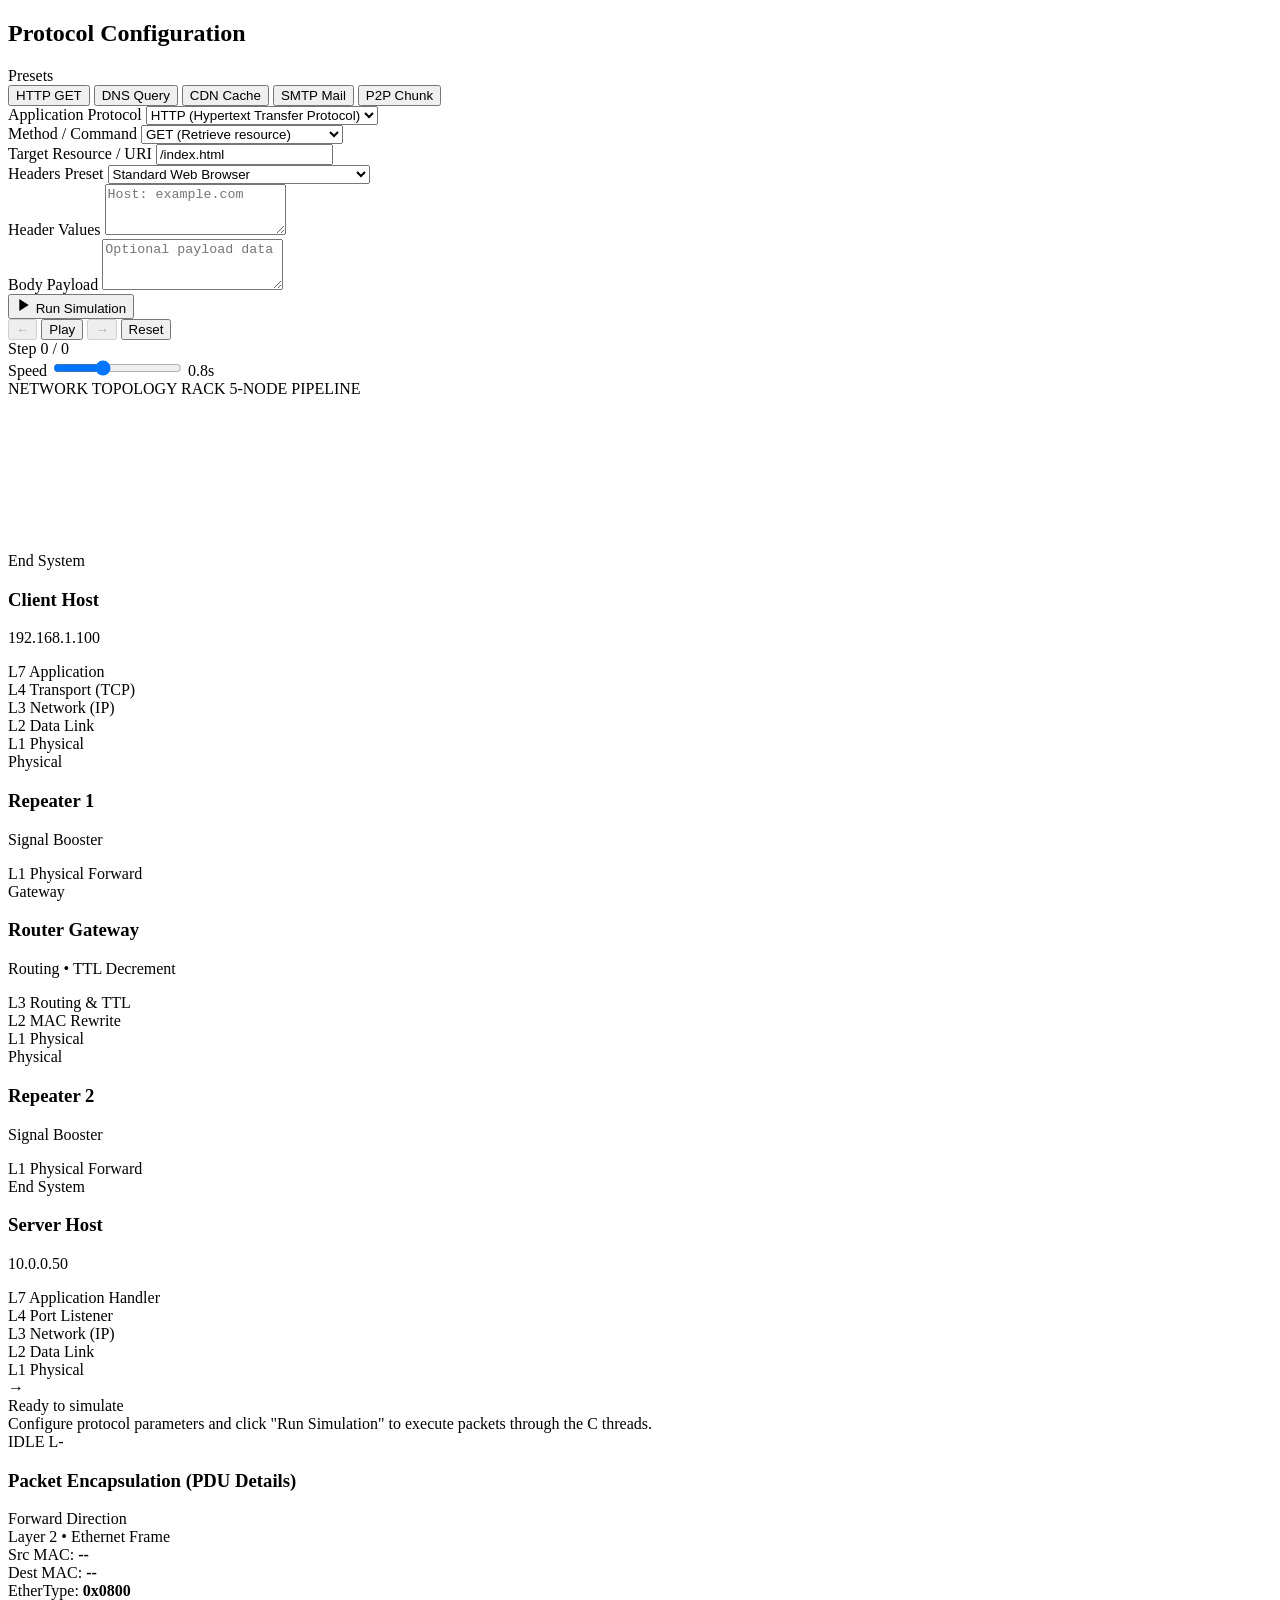
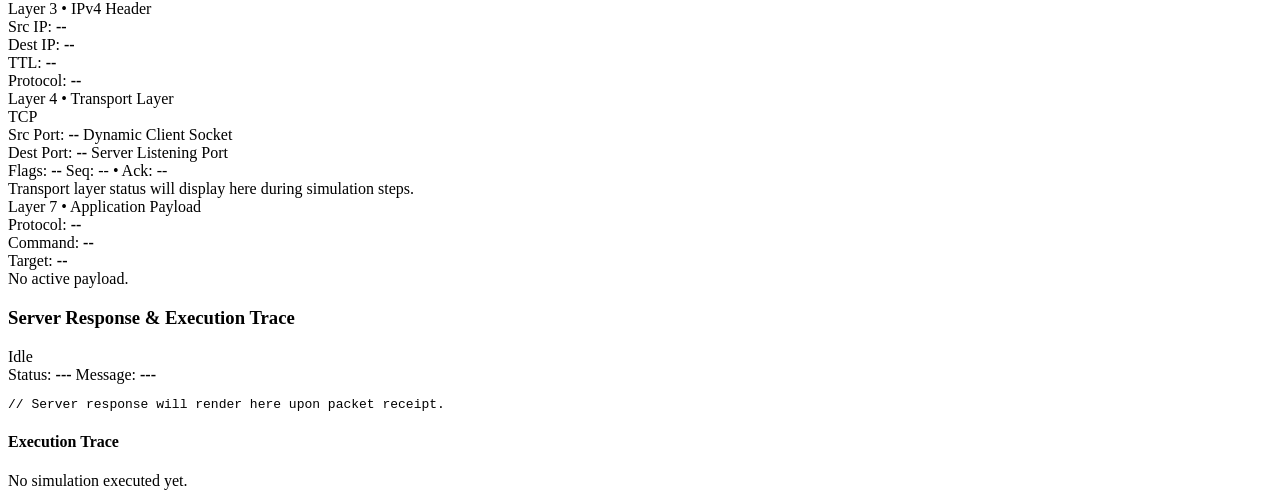
==== index.html @ ba4a95a9 "refactor: move index.html to root directory and remove specification documentation" ====
<!DOCTYPE html>
<html lang="en">

<head>
    <meta charset="UTF-8">
    <meta name="viewport" content="width=device-width, initial-scale=1.0">
    <title>TCP/IP Stack Simulator &bull;</title>
    <link rel="preconnect" href="https://fonts.googleapis.com">
    <link rel="preconnect" href="https://fonts.gstatic.com" crossorigin>
    <link
        href="https://fonts.googleapis.com/css2?family=Inter:wght@400;500;600;700&family=JetBrains+Mono:wght@400;500;600&display=swap"
        rel="stylesheet">
    <link rel="stylesheet" href="style.css">
</head>

<body>
    <div class="app-container">


        <!-- Main Workbench Layout -->
        <div class="main-layout">
            <!-- Left Sidebar: Protocol Configuration -->
            <aside class="sidebar-panel">
                <div class="panel-header">
                    <h2>Protocol Configuration</h2>
                </div>

                <!-- Presets -->
                <div class="form-group">
                    <label>Presets</label>
                    <div class="preset-chips">
                        <button class="chip active" data-preset="http-get">HTTP GET</button>
                        <button class="chip" data-preset="dns-query">DNS Query</button>
                        <button class="chip" data-preset="cdn-hit">CDN Cache</button>
                        <button class="chip" data-preset="smtp-send">SMTP Mail</button>
                        <button class="chip" data-preset="p2p-piece">P2P Chunk</button>
                    </div>
                </div>

                <!-- Protocol Selector -->
                <div class="form-group">
                    <label for="protoSelect">Application Protocol</label>
                    <select id="protoSelect" class="form-control">
                        <option value="HTTP">HTTP (Hypertext Transfer Protocol)</option>
                        <option value="DNS">DNS (Domain Name System)</option>
                        <option value="CDN">CDN (Content Delivery Network)</option>
                        <option value="SMTP">SMTP (Email Delivery & Retrieval)</option>
                        <option value="P2P">P2P (BitTorrent Peer-to-Peer)</option>
                    </select>
                </div>

                <!-- Sub-protocol for Mail -->
                <div class="form-group" id="subprotoGroup" style="display: none;">
                    <label for="subprotoSelect">Mail Transfer Mechanism</label>
                    <select id="subprotoSelect" class="form-control">
                        <option value="SMTP">SMTP (Send - Port 25)</option>
                        <option value="POP3">POP3 (Download - Port 110)</option>
                        <option value="IMAP">IMAP (Interactive - Port 143)</option>
                        <option value="WEBMAIL">Webmail HTTP API (Port 80)</option>
                    </select>
                </div>

                <!-- Method / Command Dropdown -->
                <div class="form-group">
                    <label for="methodSelect">Method / Command</label>
                    <select id="methodSelect" class="form-control">
                        <option value="GET">GET (Retrieve resource)</option>
                        <option value="POST">POST (Submit payload)</option>
                        <option value="PUT">PUT (Replace/Store resource)</option>
                        <option value="HEAD">HEAD (Fetch headers only)</option>
                    </select>
                    <input type="text" id="methodInput" class="form-control" style="display: none;" value="GET">
                </div>

                <!-- Target URL / Host -->
                <div class="form-group">
                    <label for="targetInput">Target Resource / URI</label>
                    <input type="text" id="targetInput" class="form-control" value="/index.html"
                        placeholder="/index.html or domain.com">
                </div>

                <!-- Header Presets -->
                <div class="form-group">
                    <label for="headerPresetSelect">Headers Preset</label>
                    <select id="headerPresetSelect" class="form-control">
                        <option value="standard">Standard Web Browser</option>
                        <option value="conditional">Conditional (If-Modified-Since / Caching)</option>
                        <option value="auth">Authenticated (Bearer Token)</option>
                        <option value="custom">Custom (Manual Edit)</option>
                    </select>
                </div>

                <!-- Headers Raw Textarea -->
                <div class="form-group">
                    <label for="headersInput">Header Values</label>
                    <textarea id="headersInput" class="form-control code-font" rows="3"
                        placeholder="Host: example.com"></textarea>
                </div>

                <!-- Body / Payload -->
                <div class="form-group">
                    <label for="bodyInput">Body Payload</label>
                    <textarea id="bodyInput" class="form-control code-font" rows="3"
                        placeholder="Optional payload data"></textarea>
                </div>

                <!-- Trigger Button -->
                <button id="startSimBtn" class="btn btn-primary">
                    <svg viewBox="0 0 24 24" width="16" height="16" fill="currentColor">
                        <polygon points="5 3 19 12 5 21 5 3"></polygon>
                    </svg>
                    Run Simulation
                </button>
            </aside>

            <!-- Center & Right: Topology & Packet Inspector -->
            <main class="simulation-workspace">
                <!-- Playback & Control Bar -->
                <div class="playback-bar">
                    <div class="playback-controls">
                        <button id="btnPrev" class="ctrl-btn" title="Previous Step" disabled>&larr;</button>
                        <button id="btnPlayPause" class="ctrl-btn primary" title="Play/Pause">Play</button>
                        <button id="btnNext" class="ctrl-btn" title="Next Step" disabled>&rarr;</button>
                        <button id="btnReset" class="ctrl-btn" title="Reset">Reset</button>
                    </div>

                    <div class="step-counter">
                        <span id="currentStepText">Step 0 / 0</span>
                        <div class="progress-bar-container">
                            <div id="stepProgressBar" class="progress-bar" style="width: 0%;"></div>
                        </div>
                    </div>

                    <div class="speed-slider-wrap">
                        <label for="speedSlider">Speed</label>
                        <input type="range" id="speedSlider" min="200" max="1800" step="100" value="800">
                        <span id="speedVal">0.8s</span>
                    </div>
                </div>

                <!-- Visual Network Topology -->
                <div class="topology-stage">
                    <div class="topology-title-bar">
                        <span>NETWORK TOPOLOGY RACK</span>
                        <span>5-NODE PIPELINE</span>
                    </div>

                    <div class="network-canvas" id="networkCanvas">
                        <!-- Cable links SVG overlay -->
                        <svg class="wires-layer" id="wiresLayer">
                            <line id="wire-1" x1="12%" y1="50%" x2="30%" y2="50%" class="wire" />
                            <line id="wire-2" x1="30%" y1="50%" x2="50%" y2="50%" class="wire" />
                            <line id="wire-3" x1="50%" y1="50%" x2="70%" y2="50%" class="wire" />
                            <line id="wire-4" x1="70%" y1="50%" x2="88%" y2="50%" class="wire" />

                            <!-- Animated traveling packet -->
                            <circle id="animPacket" r="5" cx="12%" cy="50%" class="traveling-packet"
                                style="display: none;" />
                        </svg>

                        <!-- Node 1: Client -->
                        <div class="node-box" id="node-CLIENT">
                            <div class="node-header">
                                <span class="node-badge">End System</span>
                                <h3>Client Host</h3>
                                <p class="node-ip">192.168.1.100</p>
                            </div>
                            <div class="stack-layers">
                                <div class="layer-pill" data-layer="7">L7 Application</div>
                                <div class="layer-pill" data-layer="4">L4 Transport (TCP)</div>
                                <div class="layer-pill" data-layer="3">L3 Network (IP)</div>
                                <div class="layer-pill" data-layer="2">L2 Data Link</div>
                                <div class="layer-pill" data-layer="1">L1 Physical</div>
                            </div>
                        </div>

                        <!-- Node 2: Repeater 1 -->
                        <div class="node-box intermediary" id="node-REPEATER_1">
                            <div class="node-header">
                                <span class="node-badge">Physical</span>
                                <h3>Repeater 1</h3>
                                <p class="node-ip">Signal Booster</p>
                            </div>
                            <div class="stack-layers">
                                <div class="layer-pill" data-layer="1">L1 Physical Forward</div>
                            </div>
                        </div>

                        <!-- Node 3: Router -->
                        <div class="node-box router" id="node-ROUTER">
                            <div class="node-header">
                                <span class="node-badge">Gateway</span>
                                <h3>Router Gateway</h3>
                                <p class="node-ip">Routing &bull; TTL Decrement</p>
                            </div>
                            <div class="stack-layers">
                                <div class="layer-pill" data-layer="3">L3 Routing &amp; TTL</div>
                                <div class="layer-pill" data-layer="2">L2 MAC Rewrite</div>
                                <div class="layer-pill" data-layer="1">L1 Physical</div>
                            </div>
                        </div>

                        <!-- Node 4: Repeater 2 -->
                        <div class="node-box intermediary" id="node-REPEATER_2">
                            <div class="node-header">
                                <span class="node-badge">Physical</span>
                                <h3>Repeater 2</h3>
                                <p class="node-ip">Signal Booster</p>
                            </div>
                            <div class="stack-layers">
                                <div class="layer-pill" data-layer="1">L1 Physical Forward</div>
                            </div>
                        </div>

                        <!-- Node 5: Server -->
                        <div class="node-box" id="node-SERVER">
                            <div class="node-header">
                                <span class="node-badge">End System</span>
                                <h3>Server Host</h3>
                                <p class="node-ip">10.0.0.50</p>
                            </div>
                            <div class="stack-layers">
                                <div class="layer-pill" data-layer="7">L7 Application Handler</div>
                                <div class="layer-pill" data-layer="4">L4 Port Listener</div>
                                <div class="layer-pill" data-layer="3">L3 Network (IP)</div>
                                <div class="layer-pill" data-layer="2">L2 Data Link</div>
                                <div class="layer-pill" data-layer="1">L1 Physical</div>
                            </div>
                        </div>
                    </div>
                </div>

                <!-- Current Step Action Banner -->
                <div class="step-banner" id="stepBanner">
                    <div class="banner-icon" id="bannerDirIcon">&rarr;</div>
                    <div class="banner-content">
                        <div class="banner-title" id="bannerTitle">Ready to simulate</div>
                        <div class="banner-details" id="bannerDetails">Configure protocol parameters and click "Run
                            Simulation" to execute packets through the C threads.</div>
                    </div>
                    <div class="banner-meta" id="bannerMeta">
                        <span class="badge" id="bannerNode">IDLE</span>
                        <span class="badge secondary" id="bannerLayer">L-</span>
                    </div>
                </div>

                <!-- Inspector & Response Split Workspace -->
                <div class="inspector-grid">
                    <!-- Layer Encapsulation Inspector -->
                    <div class="card inspector-card">
                        <div class="card-header">
                            <h3>Packet Encapsulation (PDU Details)</h3>
                            <span class="tag" id="inspectorDirection">Forward Direction</span>
                        </div>
                        <div class="card-body">
                            <div class="pdu-layers-view" id="pduInspector">
                                <!-- L2 Ethernet -->
                                <div class="pdu-block l2">
                                    <div class="pdu-title">Layer 2 &bull; Ethernet Frame</div>
                                    <div class="pdu-props" id="l2Props">
                                        <div class="prop-item"><span class="prop-label">Src MAC:</span> <strong
                                                id="l2SrcMac">--</strong></div>
                                        <div class="prop-item"><span class="prop-label">Dest MAC:</span> <strong
                                                id="l2DestMac">--</strong></div>
                                        <div class="prop-item"><span class="prop-label">EtherType:</span> <strong
                                                id="l2Ether">0x0800</strong></div>
                                    </div>
                                </div>

                                <!-- L3 IPv4 -->
                                <div class="pdu-block l3">
                                    <div class="pdu-title">Layer 3 &bull; IPv4 Header</div>
                                    <div class="pdu-props" id="l3Props">
                                        <div class="prop-item"><span class="prop-label">Src IP:</span> <strong
                                                id="l3SrcIp">--</strong></div>
                                        <div class="prop-item"><span class="prop-label">Dest IP:</span> <strong
                                                id="l3DestIp">--</strong></div>
                                        <div class="prop-item"><span class="prop-label">TTL:</span> <strong
                                                id="l3Ttl">--</strong></div>
                                        <div class="prop-item"><span class="prop-label">Protocol:</span> <strong
                                                id="l3Proto">--</strong></div>
                                    </div>
                                </div>

                                <!-- L4 Transport -->
                                <div class="pdu-block l4">
                                    <div class="pdu-header-row">
                                        <div class="pdu-title">Layer 4 &bull; Transport Layer</div>
                                        <span class="badge secondary" id="l4ProtoBadge">TCP</span>
                                    </div>
                                    <div class="pdu-props" id="l4Props">
                                        <div class="prop-item">
                                            <span class="prop-label">Src Port:</span> <strong id="l4SrcPort">--</strong>
                                            <span class="port-sub" id="l4SrcDesc">Dynamic Client Socket</span>
                                        </div>
                                        <div class="prop-item">
                                            <span class="prop-label">Dest Port:</span> <strong
                                                id="l4DestPort">--</strong>
                                            <span class="port-sub" id="l4DestDesc">Server Listening Port</span>
                                        </div>
                                        <div class="prop-item">
                                            <span class="prop-label">Flags:</span> <strong id="l4Flags">--</strong>
                                            <span class="port-sub">Seq: <span id="l4Seq">--</span> &bull; Ack: <span
                                                    id="l4Ack">--</span></span>
                                        </div>
                                    </div>
                                    <div class="transport-rationale-box" id="l4Rationale">
                                        Transport layer status will display here during simulation steps.
                                    </div>
                                </div>

                                <!-- L7 Application -->
                                <div class="pdu-block l7">
                                    <div class="pdu-title">Layer 7 &bull; Application Payload</div>
                                    <div class="pdu-props" id="l7Props">
                                        <div class="prop-item"><span class="prop-label">Protocol:</span> <strong
                                                id="l7Proto">--</strong></div>
                                        <div class="prop-item"><span class="prop-label">Command:</span> <strong
                                                id="l7Cmd">--</strong></div>
                                        <div class="prop-item"><span class="prop-label">Target:</span> <strong
                                                id="l7Target">--</strong></div>
                                    </div>
                                    <div class="pdu-payload-box" id="l7Payload">No active payload.</div>
                                </div>
                            </div>
                        </div>
                    </div>

                    <!-- Server Response & Execution Log -->
                    <div class="card response-card">
                        <div class="card-header">
                            <h3>Server Response &amp; Execution Trace</h3>
                            <span class="tag success" id="respStatusBadge">Idle</span>
                        </div>
                        <div class="card-body">
                            <div class="response-view">
                                <div class="resp-status-line">
                                    <span>Status: <strong id="respStatusCode">---</strong></span>
                                    <span>Message: <strong id="respStatusMsg">---</strong></span>
                                </div>
                                <pre class="resp-body-box"
                                    id="respBodyBox">// Server response will render here upon packet receipt.</pre>
                            </div>

                            <div class="thread-log-section">
                                <h4>Execution Trace</h4>
                                <div class="log-stream" id="logStream">
                                    <div class="log-item muted">No simulation executed yet.</div>
                                </div>
                            </div>
                        </div>
                    </div>
                </div>
            </main>
        </div>
    </div>

    <script src="app.js"></script>
</body>

</html>
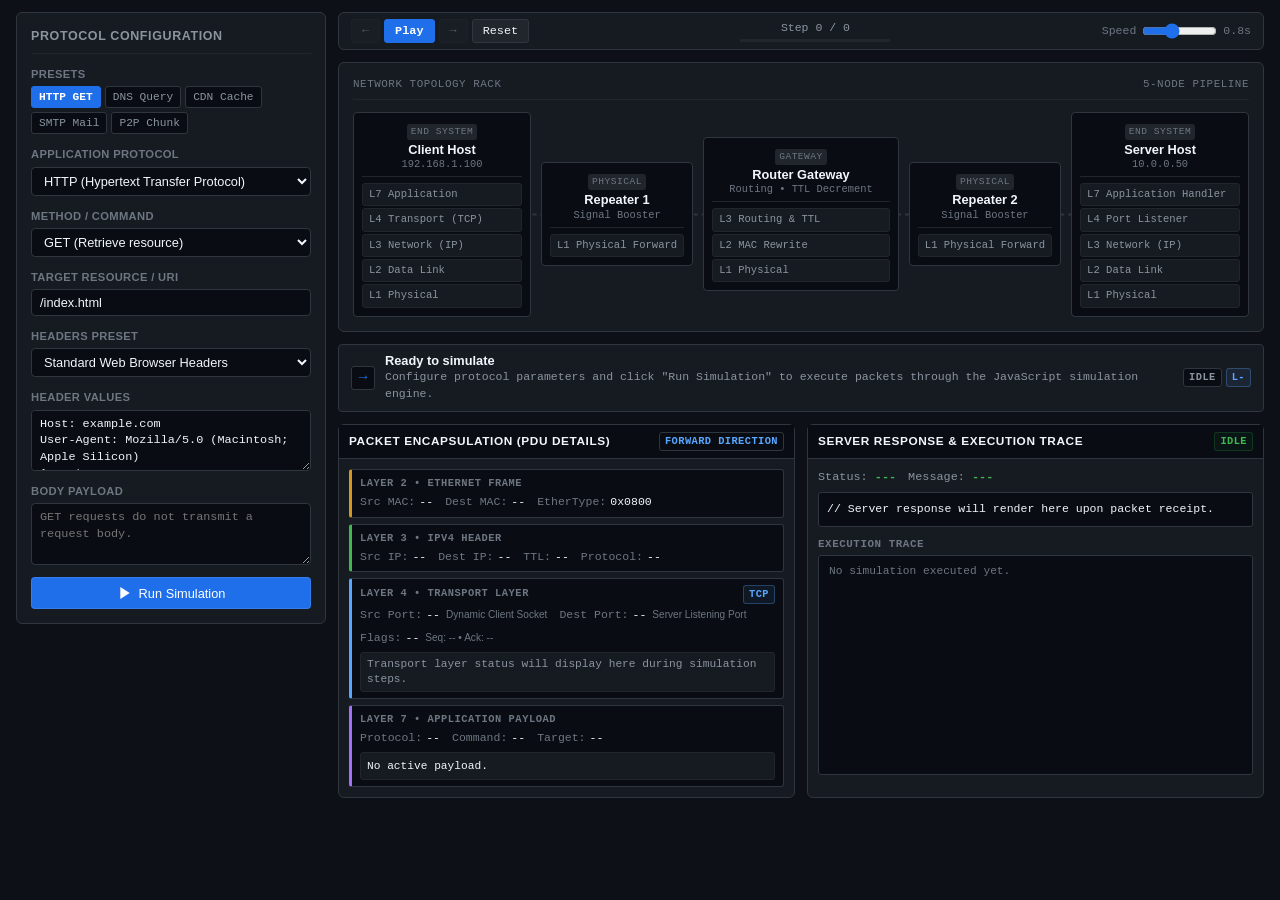
==== commit bbf941d0: "refactor: replace C backend with pure JavaScript simulation engine and update UI references" ====
--- a/index.html
+++ b/index.html
@@ -236,7 +236,7 @@
                     <div class="banner-content">
                         <div class="banner-title" id="bannerTitle">Ready to simulate</div>
                         <div class="banner-details" id="bannerDetails">Configure protocol parameters and click "Run
-                            Simulation" to execute packets through the C threads.</div>
+                            Simulation" to execute packets through the JavaScript simulation engine.</div>
                     </div>
                     <div class="banner-meta" id="bannerMeta">
                         <span class="badge" id="bannerNode">IDLE</span>
@@ -355,6 +355,7 @@
         </div>
     </div>
 
+    <script src="simulator.js"></script>
     <script src="app.js"></script>
 </body>
 
--- a/style.css
+++ b/style.css
@@ -0,0 +1,870 @@
+/* ==========================================================================
+   TCP/IP Stack Simulator - Production-Grade Engineering Workbench
+   Senior Product Design System: Clean, high-density, functional, zero-slop.
+   ========================================================================== */
+
+:root {
+    /* Functional Neutral Surface System */
+    --canvas-default: #0d1117;
+    --canvas-subtle: #161b22;
+    --canvas-inset: #090d13;
+    --canvas-overlay: #21262d;
+    --canvas-hover: #30363d;
+
+    /* Crisp Structural Borders */
+    --border-default: #30363d;
+    --border-muted: #21262d;
+    --border-active: #58a6ff;
+
+    /* High-Contrast Typographic Hierarchy (WCAG AAA) */
+    --fg-default: #f0f6fc;
+    --fg-muted: #8b949e;
+    --fg-subtle: #6e7681;
+    --fg-on-emphasis: #ffffff;
+
+    /* Single Purposeful Grounded Accent & Semantic Tokens */
+    --brand: #1f6feb;
+    --brand-hover: #388bfd;
+    --brand-subtle: rgba(56, 139, 253, 0.12);
+
+    --primary: #2f81f7;
+    --primary-hover: #1f6feb;
+    --success: #238636;
+    --success-fg: #3fb950;
+    --warning: #d29922;
+    --warning-fg: #e3b341;
+    --danger: #da3633;
+
+    /* Protocol Stack Indicators (Restrained, high-contrast, functional) */
+    --layer-7: #a371f7;
+    --layer-4: #58a6ff;
+    --layer-3: #3fb950;
+    --layer-2: #d29922;
+    --layer-1: #8b949e;
+
+    /* Standard UI & Monospace Typography */
+    --font-sans: -apple-system, BlinkMacSystemFont, "Segoe UI", -system-ui, Roboto, Helvetica, Arial, sans-serif;
+    --font-mono: ui-monospace, SFMono-Regular, "SF Mono", Menlo, Consolas, "Liberation Mono", monospace;
+
+    /* Geometry - Tight 4px/6px system, absolutely no pill shapes */
+    --radius-sm: 3px;
+    --radius: 4px;
+    --radius-md: 6px;
+}
+
+/* Base Reset */
+*, *::before, *::after {
+    box-sizing: border-box;
+    margin: 0;
+    padding: 0;
+}
+
+body {
+    background-color: var(--canvas-default);
+    color: var(--fg-default);
+    font-family: var(--font-sans);
+    font-size: 13px;
+    line-height: 1.45;
+    min-height: 100vh;
+    -webkit-font-smoothing: antialiased;
+    -moz-osx-font-smoothing: grayscale;
+}
+
+/* App Container */
+.app-container {
+    max-width: 1680px;
+    margin: 0 auto;
+    padding: 12px 16px 20px;
+}
+
+/* Top Navigation / Status Header */
+.app-header {
+    display: flex;
+    justify-content: space-between;
+    align-items: center;
+    padding-bottom: 10px;
+    margin-bottom: 12px;
+    border-bottom: 1px solid var(--border-default);
+}
+
+.brand {
+    display: flex;
+    align-items: center;
+    gap: 10px;
+}
+
+.logo-icon {
+    width: 28px;
+    height: 28px;
+    border-radius: var(--radius);
+    background: var(--canvas-subtle);
+    border: 1px solid var(--border-default);
+    display: flex;
+    align-items: center;
+    justify-content: center;
+    color: var(--fg-default);
+}
+
+.logo-icon svg {
+    width: 16px;
+    height: 16px;
+}
+
+.brand h1 {
+    font-size: 1rem;
+    font-weight: 600;
+    color: var(--fg-default);
+    line-height: 1.2;
+    letter-spacing: -0.01em;
+}
+
+.subtitle {
+    font-size: 0.7rem;
+    font-family: var(--font-mono);
+    color: var(--fg-subtle);
+    text-transform: uppercase;
+    letter-spacing: 0.04em;
+}
+
+.header-status {
+    display: flex;
+    align-items: center;
+    gap: 6px;
+    background: var(--canvas-subtle);
+    border: 1px solid var(--border-default);
+    padding: 3px 8px;
+    border-radius: var(--radius-sm);
+    font-size: 0.7rem;
+    font-family: var(--font-mono);
+    color: var(--fg-muted);
+}
+
+.status-indicator {
+    width: 6px;
+    height: 6px;
+    border-radius: 1px;
+    background-color: var(--success-fg);
+}
+
+/* Main Grid Layout */
+.main-layout {
+    display: grid;
+    grid-template-columns: 310px 1fr;
+    gap: 12px;
+    align-items: start;
+}
+
+/* Sidebar Panel */
+.sidebar-panel {
+    background: var(--canvas-subtle);
+    border: 1px solid var(--border-default);
+    border-radius: var(--radius-md);
+    padding: 14px;
+    display: flex;
+    flex-direction: column;
+    gap: 12px;
+}
+
+.panel-header {
+    display: flex;
+    justify-content: space-between;
+    align-items: center;
+    border-bottom: 1px solid var(--border-muted);
+    padding-bottom: 8px;
+}
+
+.panel-header h2 {
+    font-size: 0.78rem;
+    font-weight: 600;
+    text-transform: uppercase;
+    letter-spacing: 0.05em;
+    color: var(--fg-muted);
+}
+
+/* Form Controls & Inputs */
+.form-group {
+    display: flex;
+    flex-direction: column;
+    gap: 4px;
+}
+
+.form-group label {
+    font-size: 0.7rem;
+    font-weight: 600;
+    color: var(--fg-subtle);
+    text-transform: uppercase;
+    letter-spacing: 0.03em;
+}
+
+.form-control {
+    background: var(--canvas-inset);
+    border: 1px solid var(--border-default);
+    border-radius: var(--radius);
+    padding: 5px 8px;
+    color: var(--fg-default);
+    font-family: inherit;
+    font-size: 0.8rem;
+    outline: none;
+    transition: border-color 0.1s ease;
+}
+
+.form-control:focus {
+    border-color: var(--border-active);
+}
+
+select.form-control {
+    cursor: pointer;
+}
+
+.code-font {
+    font-family: var(--font-mono);
+    font-size: 0.74rem;
+    line-height: 1.4;
+    resize: vertical;
+}
+
+/* Presets: Clean Segmented Button Group */
+.preset-chips {
+    display: flex;
+    flex-wrap: wrap;
+    gap: 4px;
+}
+
+.chip {
+    background: var(--canvas-inset);
+    border: 1px solid var(--border-default);
+    color: var(--fg-muted);
+    padding: 4px 7px;
+    border-radius: var(--radius-sm);
+    font-size: 0.7rem;
+    font-family: var(--font-mono);
+    font-weight: 500;
+    cursor: pointer;
+    transition: background-color 0.1s ease, border-color 0.1s ease, color 0.1s ease;
+    user-select: none;
+}
+
+.chip:hover {
+    background: var(--canvas-overlay);
+    color: var(--fg-default);
+    border-color: var(--fg-subtle);
+}
+
+.chip.active {
+    background: var(--brand);
+    border-color: var(--brand);
+    color: var(--fg-on-emphasis);
+    font-weight: 600;
+}
+
+/* Primary Action Button */
+.btn {
+    display: inline-flex;
+    align-items: center;
+    justify-content: center;
+    gap: 6px;
+    border: 1px solid transparent;
+    border-radius: var(--radius);
+    padding: 7px 12px;
+    font-weight: 500;
+    font-size: 0.8rem;
+    cursor: pointer;
+    transition: background-color 0.1s ease;
+}
+
+.btn-primary {
+    background: var(--brand);
+    border-color: rgba(255, 255, 255, 0.1);
+    color: var(--fg-on-emphasis);
+}
+
+.btn-primary:hover:not(:disabled) {
+    background: var(--brand-hover);
+}
+
+.btn:disabled {
+    opacity: 0.4;
+    cursor: not-allowed;
+}
+
+/* Main Simulation Workspace */
+.simulation-workspace {
+    display: flex;
+    flex-direction: column;
+    gap: 12px;
+    min-width: 0;
+}
+
+/* Playback Control Bar */
+.playback-bar {
+    background: var(--canvas-subtle);
+    border: 1px solid var(--border-default);
+    border-radius: var(--radius-md);
+    padding: 6px 12px;
+    display: flex;
+    align-items: center;
+    justify-content: space-between;
+    gap: 12px;
+}
+
+.playback-controls {
+    display: flex;
+    align-items: center;
+    gap: 4px;
+}
+
+.ctrl-btn {
+    background: var(--canvas-overlay);
+    border: 1px solid var(--border-default);
+    color: var(--fg-default);
+    border-radius: var(--radius-sm);
+    padding: 4px 10px;
+    font-size: 0.74rem;
+    font-family: var(--font-mono);
+    font-weight: 500;
+    cursor: pointer;
+    transition: background-color 0.1s ease;
+}
+
+.ctrl-btn:hover:not(:disabled) {
+    background: var(--canvas-hover);
+}
+
+.ctrl-btn.primary {
+    background: var(--brand);
+    border-color: var(--brand);
+    color: var(--fg-on-emphasis);
+    font-weight: 600;
+}
+
+.ctrl-btn.primary:hover:not(:disabled) {
+    background: var(--brand-hover);
+}
+
+.ctrl-btn:disabled {
+    opacity: 0.3;
+    cursor: not-allowed;
+}
+
+.step-counter {
+    display: flex;
+    flex-direction: column;
+    align-items: center;
+    gap: 3px;
+    min-width: 150px;
+}
+
+.step-counter span {
+    font-size: 0.72rem;
+    font-family: var(--font-mono);
+    color: var(--fg-muted);
+}
+
+.progress-bar-container {
+    width: 100%;
+    height: 3px;
+    background: var(--canvas-overlay);
+    overflow: hidden;
+}
+
+.progress-bar {
+    height: 100%;
+    background: var(--brand);
+    transition: width 0.15s ease;
+}
+
+.speed-slider-wrap {
+    display: flex;
+    align-items: center;
+    gap: 6px;
+    font-size: 0.72rem;
+    font-family: var(--font-mono);
+    color: var(--fg-subtle);
+}
+
+.speed-slider-wrap input[type="range"] {
+    accent-color: var(--brand);
+    cursor: pointer;
+    width: 75px;
+}
+
+/* Topology Stage (Clean Rack Schematic) */
+.topology-stage {
+    background: var(--canvas-subtle);
+    border: 1px solid var(--border-default);
+    border-radius: var(--radius-md);
+    padding: 14px;
+    position: relative;
+    overflow: hidden;
+}
+
+.topology-title-bar {
+    display: flex;
+    justify-content: space-between;
+    font-size: 0.68rem;
+    font-family: var(--font-mono);
+    color: var(--fg-subtle);
+    margin-bottom: 12px;
+    padding-bottom: 6px;
+    border-bottom: 1px solid var(--border-muted);
+    letter-spacing: 0.05em;
+}
+
+.network-canvas {
+    display: grid;
+    grid-template-columns: 1fr 0.8fr 1.1fr 0.8fr 1fr;
+    gap: 10px;
+    position: relative;
+    align-items: center;
+}
+
+.wires-layer {
+    position: absolute;
+    top: 0;
+    left: 0;
+    width: 100%;
+    height: 100%;
+    pointer-events: none;
+    z-index: 1;
+}
+
+.wire {
+    stroke: var(--border-default);
+    stroke-width: 2px;
+    stroke-dasharray: 4 4;
+}
+
+.traveling-packet {
+    fill: var(--brand);
+    stroke: #ffffff;
+    stroke-width: 1.5px;
+    transition: cx 0.25s ease, cy 0.25s ease;
+}
+
+/* Node Chassis Boxes */
+.node-box {
+    background: var(--canvas-inset);
+    border: 1px solid var(--border-default);
+    border-radius: var(--radius);
+    padding: 8px;
+    z-index: 2;
+    transition: border-color 0.1s ease;
+}
+
+.node-box.active-node {
+    border-color: var(--border-active);
+}
+
+.node-header {
+    text-align: center;
+    margin-bottom: 6px;
+    padding-bottom: 4px;
+    border-bottom: 1px solid var(--border-muted);
+}
+
+.node-badge {
+    display: inline-block;
+    font-size: 0.6rem;
+    font-family: var(--font-mono);
+    text-transform: uppercase;
+    letter-spacing: 0.05em;
+    padding: 1px 4px;
+    border-radius: var(--radius-sm);
+    background: var(--canvas-overlay);
+    color: var(--fg-subtle);
+    margin-bottom: 2px;
+}
+
+.node-header h3 {
+    font-size: 0.8rem;
+    font-weight: 600;
+    color: var(--fg-default);
+    line-height: 1.2;
+}
+
+.node-ip {
+    font-size: 0.65rem;
+    font-family: var(--font-mono);
+    color: var(--fg-subtle);
+}
+
+/* Stack Layers (Architectural Stack Bands) */
+.stack-layers {
+    display: flex;
+    flex-direction: column;
+    gap: 2px;
+}
+
+.layer-pill {
+    background: var(--canvas-subtle);
+    border: 1px solid var(--border-muted);
+    padding: 3px 6px;
+    border-radius: var(--radius-sm);
+    font-size: 0.66rem;
+    font-family: var(--font-mono);
+    font-weight: 500;
+    text-align: left;
+    color: var(--fg-muted);
+    white-space: nowrap;
+    overflow: hidden;
+    text-overflow: ellipsis;
+    transition: background-color 0.1s ease, border-color 0.1s ease, color 0.1s ease;
+}
+
+/* Active Layer Rows (Restrained highlight, high contrast) */
+.layer-pill[data-layer="7"].active {
+    background: rgba(163, 113, 247, 0.12);
+    border-color: var(--layer-7);
+    color: #e2d9f3;
+    font-weight: 600;
+}
+
+.layer-pill[data-layer="4"].active {
+    background: rgba(88, 166, 255, 0.12);
+    border-color: var(--layer-4);
+    color: #c8e1ff;
+    font-weight: 600;
+}
+
+.layer-pill[data-layer="3"].active {
+    background: rgba(63, 185, 80, 0.12);
+    border-color: var(--layer-3);
+    color: #b4f1bc;
+    font-weight: 600;
+}
+
+.layer-pill[data-layer="2"].active {
+    background: rgba(210, 153, 34, 0.12);
+    border-color: var(--layer-2);
+    color: #fae4a8;
+    font-weight: 600;
+}
+
+.layer-pill[data-layer="1"].active {
+    background: rgba(139, 148, 158, 0.12);
+    border-color: var(--layer-1);
+    color: #f0f6fc;
+    font-weight: 600;
+}
+
+/* Step Action Banner */
+.step-banner {
+    background: var(--canvas-subtle);
+    border: 1px solid var(--border-default);
+    border-radius: var(--radius);
+    padding: 8px 12px;
+    display: flex;
+    align-items: center;
+    gap: 10px;
+}
+
+.banner-icon {
+    width: 24px;
+    height: 24px;
+    border-radius: var(--radius-sm);
+    background: var(--canvas-inset);
+    border: 1px solid var(--border-default);
+    color: var(--brand);
+    display: flex;
+    align-items: center;
+    justify-content: center;
+    font-size: 0.9rem;
+    font-weight: 600;
+    font-family: var(--font-mono);
+    flex-shrink: 0;
+}
+
+.banner-content {
+    flex: 1;
+    min-width: 0;
+}
+
+.banner-title {
+    font-size: 0.8rem;
+    font-weight: 600;
+    color: var(--fg-default);
+    line-height: 1.3;
+}
+
+.banner-details {
+    font-size: 0.72rem;
+    color: var(--fg-muted);
+    font-family: var(--font-mono);
+}
+
+.banner-meta {
+    display: flex;
+    gap: 4px;
+    flex-shrink: 0;
+}
+
+/* Badges & Tags */
+.badge {
+    background: var(--canvas-inset);
+    color: var(--fg-muted);
+    border: 1px solid var(--border-default);
+    padding: 1px 5px;
+    border-radius: var(--radius-sm);
+    font-size: 0.65rem;
+    font-family: var(--font-mono);
+    font-weight: 600;
+    text-transform: uppercase;
+    letter-spacing: 0.04em;
+    display: inline-block;
+}
+
+.badge.secondary {
+    color: var(--layer-4);
+    border-color: rgba(88, 166, 255, 0.3);
+    background: rgba(88, 166, 255, 0.08);
+}
+
+.badge.warning {
+    color: var(--warning-fg);
+    border-color: rgba(210, 153, 34, 0.3);
+    background: rgba(210, 153, 34, 0.08);
+}
+
+.tag {
+    font-size: 0.65rem;
+    font-family: var(--font-mono);
+    font-weight: 600;
+    text-transform: uppercase;
+    letter-spacing: 0.04em;
+    padding: 1px 5px;
+    border-radius: var(--radius-sm);
+    border: 1px solid var(--border-default);
+    background: var(--canvas-inset);
+    color: var(--layer-4);
+}
+
+.tag.success {
+    color: var(--success-fg);
+    border-color: rgba(35, 134, 54, 0.3);
+    background: rgba(35, 134, 54, 0.08);
+}
+
+/* Inspector & Response Split Grid */
+.inspector-grid {
+    display: grid;
+    grid-template-columns: 1fr 1fr;
+    gap: 12px;
+}
+
+.card {
+    background: var(--canvas-subtle);
+    border: 1px solid var(--border-default);
+    border-radius: var(--radius-md);
+    display: flex;
+    flex-direction: column;
+}
+
+.card-header {
+    display: flex;
+    justify-content: space-between;
+    align-items: center;
+    padding: 7px 10px;
+    border-bottom: 1px solid var(--border-default);
+    background: var(--canvas-inset);
+}
+
+.card-header h3 {
+    font-size: 0.74rem;
+    font-weight: 600;
+    text-transform: uppercase;
+    letter-spacing: 0.05em;
+    color: var(--fg-default);
+}
+
+.card-body {
+    padding: 10px;
+    flex: 1;
+    display: flex;
+    flex-direction: column;
+    gap: 8px;
+}
+
+/* PDU Details View (Clean hierarchical rows) */
+.pdu-layers-view {
+    display: flex;
+    flex-direction: column;
+    gap: 6px;
+}
+
+.pdu-block {
+    border-radius: var(--radius-sm);
+    padding: 6px 8px;
+    border: 1px solid var(--border-default);
+    border-left: 3px solid var(--border-default);
+    background: var(--canvas-inset);
+}
+
+.pdu-block.l2 { border-left-color: var(--layer-2); }
+.pdu-block.l3 { border-left-color: var(--layer-3); }
+.pdu-block.l4 { border-left-color: var(--layer-4); }
+.pdu-block.l7 { border-left-color: var(--layer-7); }
+
+.pdu-title {
+    font-size: 0.65rem;
+    font-family: var(--font-mono);
+    text-transform: uppercase;
+    letter-spacing: 0.05em;
+    color: var(--fg-subtle);
+    margin-bottom: 3px;
+    font-weight: 600;
+}
+
+.pdu-header-row {
+    display: flex;
+    justify-content: space-between;
+    align-items: center;
+    margin-bottom: 3px;
+}
+
+.pdu-props {
+    display: flex;
+    flex-wrap: wrap;
+    gap: 6px 12px;
+    font-size: 0.72rem;
+    font-family: var(--font-mono);
+    color: var(--fg-muted);
+}
+
+.prop-item {
+    display: flex;
+    align-items: baseline;
+    gap: 4px;
+}
+
+.prop-label {
+    color: var(--fg-subtle);
+}
+
+.pdu-props strong {
+    color: var(--fg-default);
+    font-weight: 500;
+}
+
+.port-sub {
+    font-size: 0.63rem;
+    color: var(--fg-subtle);
+    font-family: var(--font-sans);
+    margin-left: 2px;
+}
+
+.transport-rationale-box {
+    margin-top: 5px;
+    background: var(--canvas-subtle);
+    border: 1px solid var(--border-muted);
+    border-radius: var(--radius-sm);
+    padding: 4px 6px;
+    font-size: 0.7rem;
+    color: var(--fg-muted);
+    line-height: 1.35;
+    font-family: var(--font-mono);
+}
+
+.pdu-payload-box {
+    margin-top: 5px;
+    background: var(--canvas-subtle);
+    border: 1px solid var(--border-muted);
+    border-radius: var(--radius-sm);
+    padding: 5px 6px;
+    font-family: var(--font-mono);
+    font-size: 0.7rem;
+    color: var(--fg-default);
+    max-height: 75px;
+    overflow-y: auto;
+    white-space: pre-wrap;
+}
+
+/* Response & Execution Trace */
+.resp-status-line {
+    display: flex;
+    gap: 12px;
+    font-size: 0.74rem;
+    font-family: var(--font-mono);
+    color: var(--fg-muted);
+    margin-bottom: 6px;
+}
+
+.resp-status-line strong {
+    color: var(--success-fg);
+}
+
+.resp-body-box {
+    background: var(--canvas-inset);
+    border: 1px solid var(--border-default);
+    border-radius: var(--radius-sm);
+    padding: 8px;
+    font-family: var(--font-mono);
+    font-size: 0.72rem;
+    color: var(--fg-default);
+    max-height: 110px;
+    overflow-y: auto;
+    white-space: pre-wrap;
+}
+
+.thread-log-section {
+    margin-top: 2px;
+}
+
+.thread-log-section h4 {
+    font-size: 0.68rem;
+    font-family: var(--font-mono);
+    color: var(--fg-subtle);
+    margin-bottom: 3px;
+    text-transform: uppercase;
+    letter-spacing: 0.05em;
+}
+
+.log-stream {
+    background: var(--canvas-inset);
+    border: 1px solid var(--border-default);
+    border-radius: var(--radius-sm);
+    padding: 6px;
+    font-family: var(--font-mono);
+    font-size: 0.7rem;
+    height: 220px;
+    max-height: 220px;
+    overflow-y: auto;
+    display: flex;
+    flex-direction: column;
+    gap: 1px;
+}
+
+.log-item {
+    color: var(--fg-muted);
+    padding: 2px 4px;
+    border-radius: var(--radius-sm);
+    cursor: pointer;
+    line-height: 1.35;
+    transition: background-color 0.1s ease;
+}
+
+.log-item:hover {
+    background: var(--canvas-overlay);
+    color: var(--fg-default);
+}
+
+.log-item.highlight {
+    background: var(--canvas-overlay);
+    border-left: 2px solid var(--border-active);
+    color: #ffffff;
+    font-weight: 500;
+}
+
+.log-item.muted {
+    color: var(--fg-subtle);
+    cursor: default;
+}
+
+/* Responsive adjustments */
+@media (max-width: 1200px) {
+    .main-layout {
+        grid-template-columns: 1fr;
+    }
+    .inspector-grid {
+        grid-template-columns: 1fr;
+    }
+}
